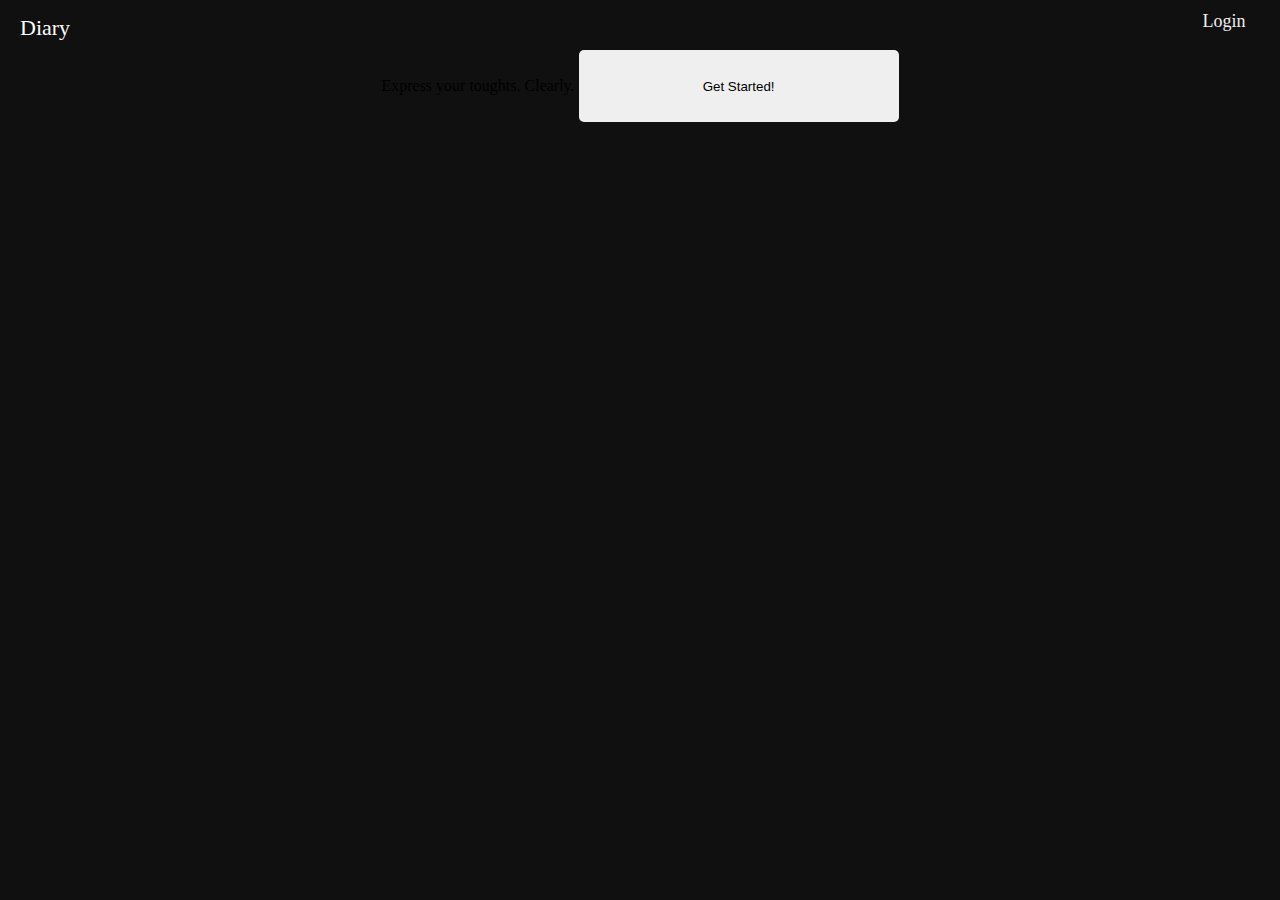
==== index.html @ d429a181 "initial Template skeleton." ====
<link rel="stylesheet" type="text/css" href="main.css">
<html>

<div class="wrapper">


	
<div class="landing">

<div class="nav">
  <div class="nav-header">
    <div class="nav-title">
 Diary
    </div>
  </div>
  <div class="nav-btn">
    <label for="nav-check">
      <span></span>
      <span></span>
      <span></span>
    </label>
  </div>
  <input type="checkbox" id="nav-check">
  <div class="nav-links">
    <a href="//github.io/jo_geek" target="_blank">Login</a>
    <a href="http://stackoverflow.com/users/4084003/" target="_blank"></a>
  </div>
</div>
Express your toughts.
	Clearly.
<button id="gtstarted">Get Started!</button>
</div>
	

</div>

</html>
---- main.css ----
#gtstarted{

	width: 25%;
	height: 8%;
	border-radius: 5px;
	border: 5px;
}

body{
	margin:0;
}


.wrapper{

	width: 100%;
	height:100%;
	text-align: center;
	line-height: 100%;
	background-image: url("http://usersthink.com/wp-content/uploads/06-usersthink-stock-image.jpg");
	background-size: cover;
	background-repeat: no-repeat;
	background-color: rgba(0, 0, 0, 0.75);
	

}

.landing{

  height:inherit;
    background-color: rgba(0, 0, 0, 0.75);
}

.nav {
  height: 50px;
  width: 100%;
  position: relative;
}

.nav > .nav-header {
  display: inline;
}

.nav > .nav-header > .nav-title {
  display: inline-block;
  font-size: 22px;
  color: #fff;
  padding: 20px 20px 10px 20px;
  float: left;
}

.nav > .nav-btn {
  display: none;
}

.nav > .nav-links {
  display: inline;
  float: right;
  font-size: 18px;
}

.nav > .nav-links > a {
  display: inline-block;
  padding: 13px 10px 13px 10px;
  text-decoration: none;
  color: #efefef;
}

.nav > .nav-links > a:hover {
  background-color: rgba(0, 0, 0, 0.3);
}

.nav > #nav-check {
  display: none;
}

@media (max-width:600px) {
  .nav > .nav-btn {
    display: inline-block;
    position: absolute;
    right: 0px;
    top: 0px;
  }
  .nav > .nav-btn > label {
    display: inline-block;
    width: 50px;
    height: 50px;
    padding: 13px;
  }
  .nav > .nav-btn > label:hover {
    background-color: rgba(0, 0, 0, 0.3);
  }
  .nav > .nav-btn > label > span {
    display: block;
    width: 25px;
    height: 10px;
    border-top: 2px solid #eee;
  }
  .nav > .nav-links {
    position: absolute;
    display: block;
    width: 100%;
    background-color: transparent;
    height: 0px;
    transition: all 0.3s ease-in;
    overflow-y: hidden;
    top: 50px;
    left: 0px;
  }
  .nav > .nav-links > a {
    display: block;
    width: 100%;
  }
  .nav > #nav-check:not(:checked) + .nav-links {
    height: 0px;
  }
  .nav > #nav-check:checked + .nav-links {
    height: calc(100vh - 50px);
    overflow-y: auto;
  }
}
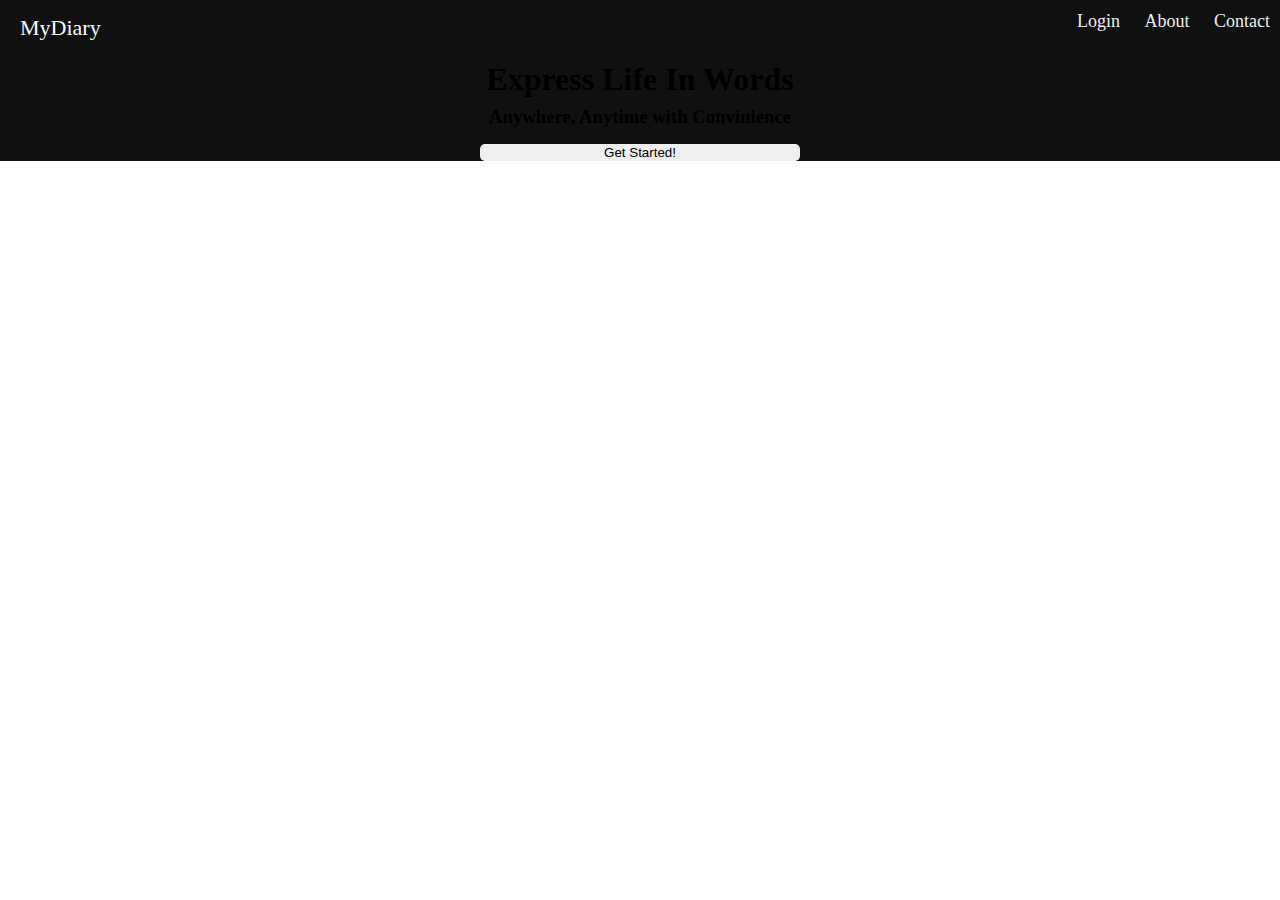
==== commit 29de7e54: "completed page design with css" ====
--- a/index.html
+++ b/index.html
@@ -1,17 +1,25 @@
-<link rel="stylesheet" type="text/css" href="main.css">
+<!DOCTYPE html>
 <html>
-
-<div class="wrapper">
+  <head>
+    <meta charset="utf-8">
+    <meta name="viewport" content="width=device-width">
+    <meta name="viewport" content="height=device-height">
+    <meta name="description" content="My diary landing page">
+    <meta name="keywords" content="professional web design">
+    <meta name="author" content="Ibraheem kabir">
+    <title>Mydiary | Welcome</title>
+    <link rel="stylesheet" type="text/css" href="main.css">
+  </head>
+ <body>
+  <div class="wrapper">
 
 
 	
 <div class="landing">
-
-<div class="nav">
+<header>
+  <div class="nav">
   <div class="nav-header">
-    <div class="nav-title">
- Diary
-    </div>
+    <div class="nav-title">MyDiary</div>
   </div>
   <div class="nav-btn">
     <label for="nav-check">
@@ -23,15 +31,25 @@
   <input type="checkbox" id="nav-check">
   <div class="nav-links">
     <a href="//github.io/jo_geek" target="_blank">Login</a>
-    <a href="http://stackoverflow.com/users/4084003/" target="_blank"></a>
+    <a href="http://stackoverflow.com/users/4084003/" target="_blank">About</a>
+    <a href="http://stackoverflow.com/users/4084003/" target="_blank">Contact</a>
   </div>
-</div>
-Express your toughts.
-	Clearly.
-<button id="gtstarted">Get Started!</button>
-</div>
-	
+  </div>
+</header>
 
-</div>
+<section id="content">
+  <div class="message">
+  <h1 class="title"> Express Life In Words</h1>
+  <h3 class="title">Anywhere, Anytime with Convinience</h3>
+  <button id="gtstarted">Get Started!</button>
+  </div>
+</section>
 
-</html>+
+</div>	
+
+  </div>
+</body>
+
+</html>
+
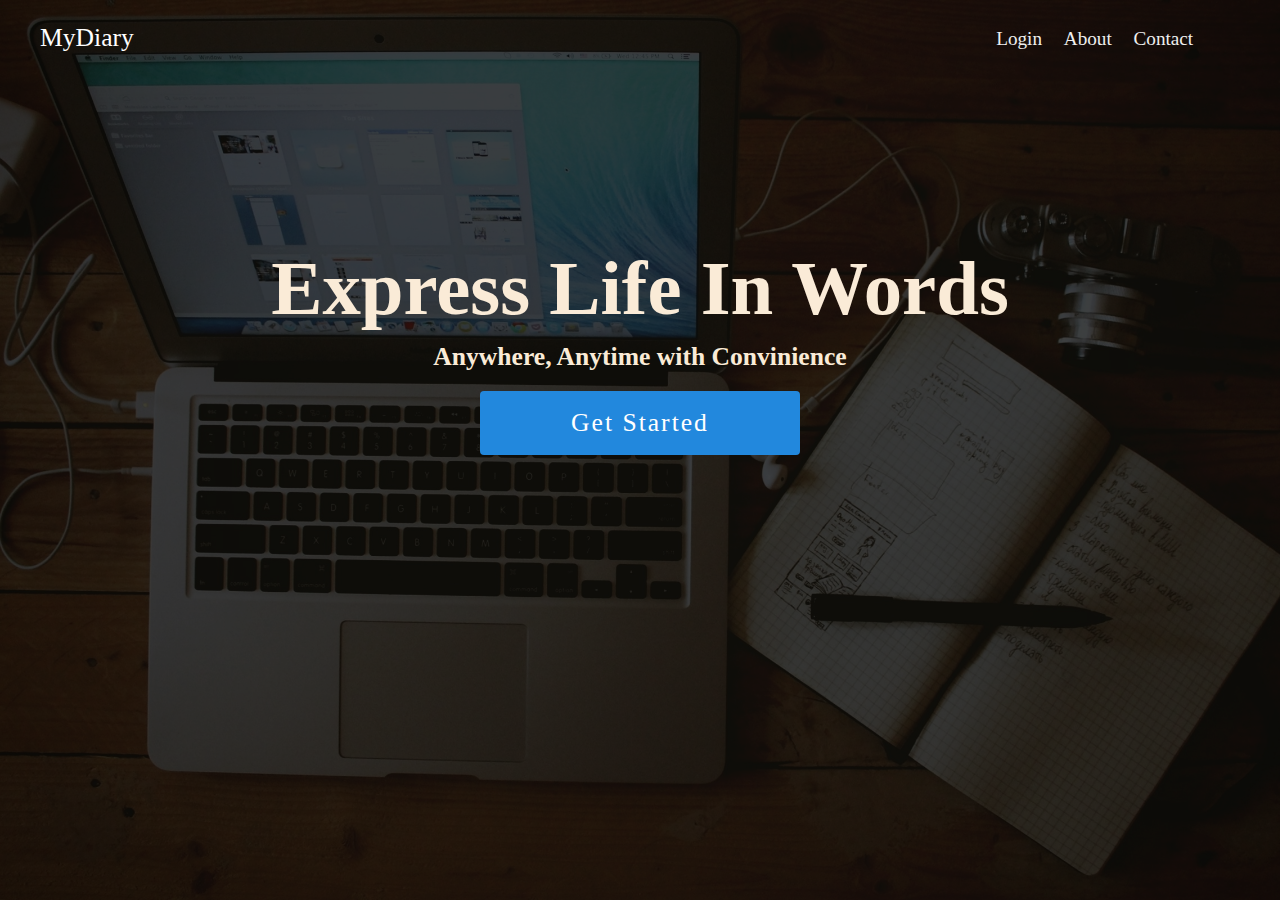
==== commit 05ff1485: "css and html clean up" ====
--- a/index.html
+++ b/index.html
@@ -3,12 +3,12 @@
   <head>
     <meta charset="utf-8">
     <meta name="viewport" content="width=device-width">
-    <meta name="viewport" content="height=device-height">
+   
     <meta name="description" content="My diary landing page">
     <meta name="keywords" content="professional web design">
     <meta name="author" content="Ibraheem kabir">
     <title>Mydiary | Welcome</title>
-    <link rel="stylesheet" type="text/css" href="main.css">
+    <link rel="stylesheet" type="text/css" href="css/main.css">
   </head>
  <body>
   <div class="wrapper">
@@ -30,9 +30,9 @@
   </div>
   <input type="checkbox" id="nav-check">
   <div class="nav-links">
-    <a href="//github.io/jo_geek" target="_blank">Login</a>
-    <a href="http://stackoverflow.com/users/4084003/" target="_blank">About</a>
-    <a href="http://stackoverflow.com/users/4084003/" target="_blank">Contact</a>
+    <a href="login.html">Login</a>
+    <a href="login.html">About</a>
+    <a href="">Contact</a>
   </div>
   </div>
 </header>
@@ -41,7 +41,7 @@
   <div class="message">
   <h1 class="title"> Express Life In Words</h1>
   <h3 class="title">Anywhere, Anytime with Convinience</h3>
-  <button id="gtstarted">Get Started!</button>
+    <p><input class="submit" type="submit"  id='gtstarted'  value="Get Started"></p>
   </div>
 </section>
 
@@ -52,4 +52,4 @@
 </body>
 
 </html>
-
+<script type="text/javascript" src="js/landing.js"></script>
--- a/css/main.css
+++ b/css/main.css
@@ -0,0 +1,111 @@
+body{
+  margin:0;
+  width: 100%;
+}
+
+#gtstarted{
+
+    width: 25vw;
+    height: 5vw;
+  border: none;
+  border-radius: 4px;
+ 
+  font-size: 2vw;
+  font-family: 'Prata';
+  letter-spacing: 2px;
+  background: #28d;
+  border-color: transparent;
+  color: #fff;
+  cursor: pointer;
+  text-align: center;
+}
+
+.message {
+    padding-top: 20vh;
+    color: antiquewhite;
+}
+
+.submit {
+ 
+}
+
+.wrapper{
+  width: 100%;
+	height:100vh;
+	text-align: center;
+	line-height: 100%;
+	background-image: url("../img/landing.jpg");
+	background-size: cover;
+	background-repeat: no-repeat;
+	background-color: rgba(0, 0, 0, 0.75);
+	
+
+}
+
+.landing{
+
+  height:inherit;
+    background-color: rgba(0, 0, 0, 0.75);
+   
+}
+
+h1.title{
+  
+ font-size: 6vw;
+
+}
+
+
+h3.title {
+    font-size:2vw ;
+}
+
+
+.nav {
+  height: 50px;
+  width: 100%;
+  position: relative;
+}
+
+
+.nav > .nav-header {
+  display: inline;
+}
+
+
+.nav > .nav-header > .nav-title {
+  display: inline-block;
+    font-size: 2vw;
+    color: #fff;
+    padding: 30px 6px 30px 40px;
+    float: left;
+}
+
+.nav > .nav-btn {
+  display: none;
+}
+
+.nav > .nav-links {
+      display: inline;
+    float: right;
+    font-size: 7px;
+    padding: 18px 20px 0px 0px;
+    padding-right: 6vw;
+}
+
+.nav > .nav-links > a {
+      font-size: 1.5vw;
+    display: inline-block;
+    padding: 13px 10px 30px 10px;
+    text-decoration: none;
+    color: #efefef;
+ }   
+
+.nav > .nav-links > a:hover {
+  background-color: rgba(0, 0, 0, 0.3);
+}
+
+.nav > #nav-check {
+  display: none;
+}
+
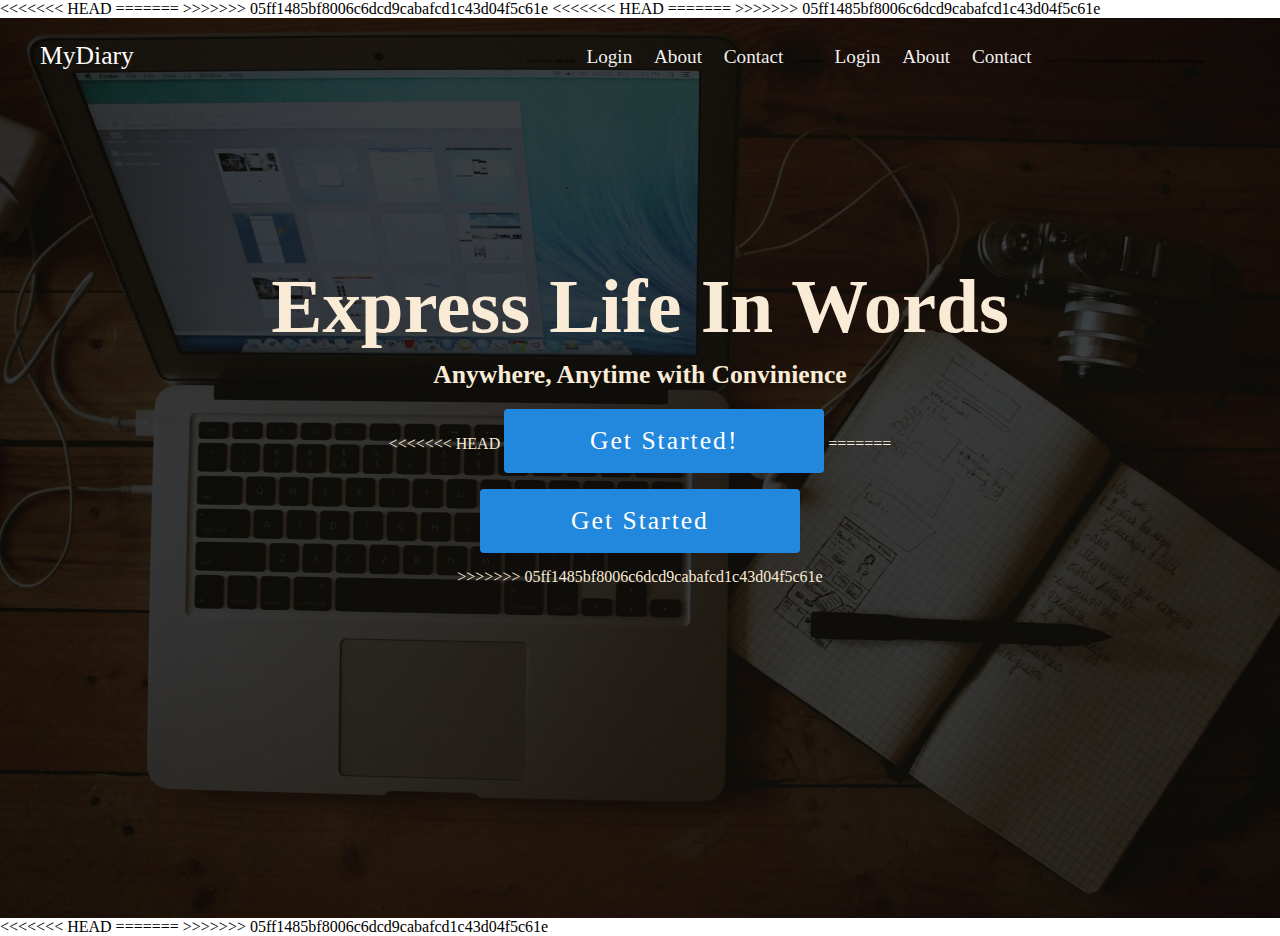
==== commit d3aef5f9: "correcting" ====
--- a/index.html
+++ b/index.html
@@ -3,12 +3,20 @@
   <head>
     <meta charset="utf-8">
     <meta name="viewport" content="width=device-width">
+<<<<<<< HEAD
+    <meta name="viewport" content="height=device-height">
+=======
    
+>>>>>>> 05ff1485bf8006c6dcd9cabafcd1c43d04f5c61e
     <meta name="description" content="My diary landing page">
     <meta name="keywords" content="professional web design">
     <meta name="author" content="Ibraheem kabir">
     <title>Mydiary | Welcome</title>
+<<<<<<< HEAD
+    <link rel="stylesheet" type="text/css" href="main.css">
+=======
     <link rel="stylesheet" type="text/css" href="css/main.css">
+>>>>>>> 05ff1485bf8006c6dcd9cabafcd1c43d04f5c61e
   </head>
  <body>
   <div class="wrapper">
@@ -30,9 +38,15 @@
   </div>
   <input type="checkbox" id="nav-check">
   <div class="nav-links">
+<<<<<<< HEAD
+    <a href="//github.io/jo_geek" target="_blank">Login</a>
+    <a href="http://stackoverflow.com/users/4084003/" target="_blank">About</a>
+    <a href="http://stackoverflow.com/users/4084003/" target="_blank">Contact</a>
+=======
     <a href="login.html">Login</a>
     <a href="login.html">About</a>
     <a href="">Contact</a>
+>>>>>>> 05ff1485bf8006c6dcd9cabafcd1c43d04f5c61e
   </div>
   </div>
 </header>
@@ -41,7 +55,11 @@
   <div class="message">
   <h1 class="title"> Express Life In Words</h1>
   <h3 class="title">Anywhere, Anytime with Convinience</h3>
+<<<<<<< HEAD
+  <button id="gtstarted">Get Started!</button>
+=======
     <p><input class="submit" type="submit"  id='gtstarted'  value="Get Started"></p>
+>>>>>>> 05ff1485bf8006c6dcd9cabafcd1c43d04f5c61e
   </div>
 </section>
 
@@ -52,4 +70,8 @@
 </body>
 
 </html>
+<<<<<<< HEAD
+
+=======
 <script type="text/javascript" src="js/landing.js"></script>
+>>>>>>> 05ff1485bf8006c6dcd9cabafcd1c43d04f5c61e
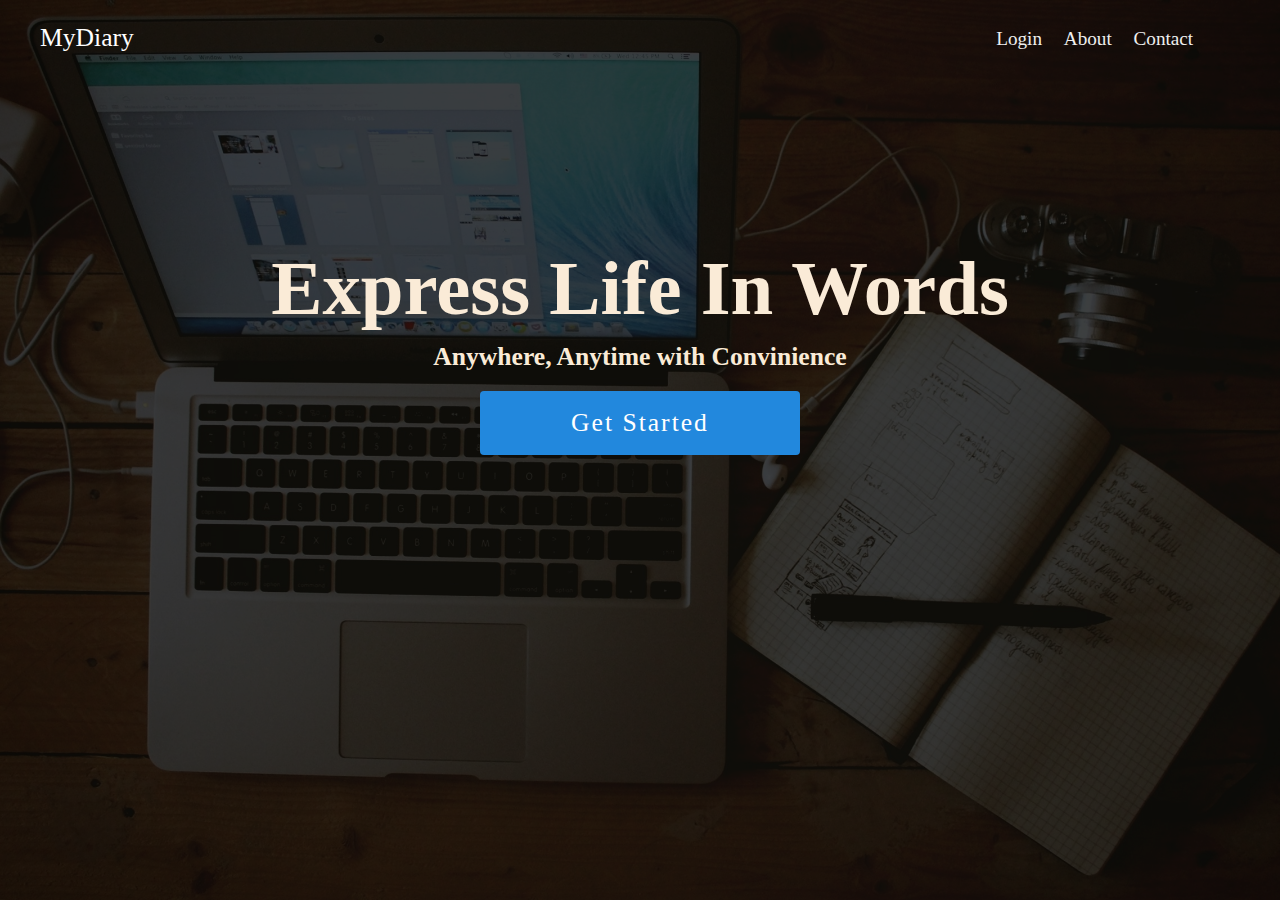
==== commit 5dd7d573: "template cleanup" ====
--- a/index.html
+++ b/index.html
@@ -3,20 +3,12 @@
   <head>
     <meta charset="utf-8">
     <meta name="viewport" content="width=device-width">
-<<<<<<< HEAD
-    <meta name="viewport" content="height=device-height">
-=======
    
->>>>>>> 05ff1485bf8006c6dcd9cabafcd1c43d04f5c61e
     <meta name="description" content="My diary landing page">
     <meta name="keywords" content="professional web design">
     <meta name="author" content="Ibraheem kabir">
     <title>Mydiary | Welcome</title>
-<<<<<<< HEAD
-    <link rel="stylesheet" type="text/css" href="main.css">
-=======
     <link rel="stylesheet" type="text/css" href="css/main.css">
->>>>>>> 05ff1485bf8006c6dcd9cabafcd1c43d04f5c61e
   </head>
  <body>
   <div class="wrapper">
@@ -38,15 +30,9 @@
   </div>
   <input type="checkbox" id="nav-check">
   <div class="nav-links">
-<<<<<<< HEAD
-    <a href="//github.io/jo_geek" target="_blank">Login</a>
-    <a href="http://stackoverflow.com/users/4084003/" target="_blank">About</a>
-    <a href="http://stackoverflow.com/users/4084003/" target="_blank">Contact</a>
-=======
     <a href="login.html">Login</a>
     <a href="login.html">About</a>
     <a href="">Contact</a>
->>>>>>> 05ff1485bf8006c6dcd9cabafcd1c43d04f5c61e
   </div>
   </div>
 </header>
@@ -55,11 +41,7 @@
   <div class="message">
   <h1 class="title"> Express Life In Words</h1>
   <h3 class="title">Anywhere, Anytime with Convinience</h3>
-<<<<<<< HEAD
-  <button id="gtstarted">Get Started!</button>
-=======
     <p><input class="submit" type="submit"  id='gtstarted'  value="Get Started"></p>
->>>>>>> 05ff1485bf8006c6dcd9cabafcd1c43d04f5c61e
   </div>
 </section>
 
@@ -70,8 +52,4 @@
 </body>
 
 </html>
-<<<<<<< HEAD
-
-=======
 <script type="text/javascript" src="js/landing.js"></script>
->>>>>>> 05ff1485bf8006c6dcd9cabafcd1c43d04f5c61e
